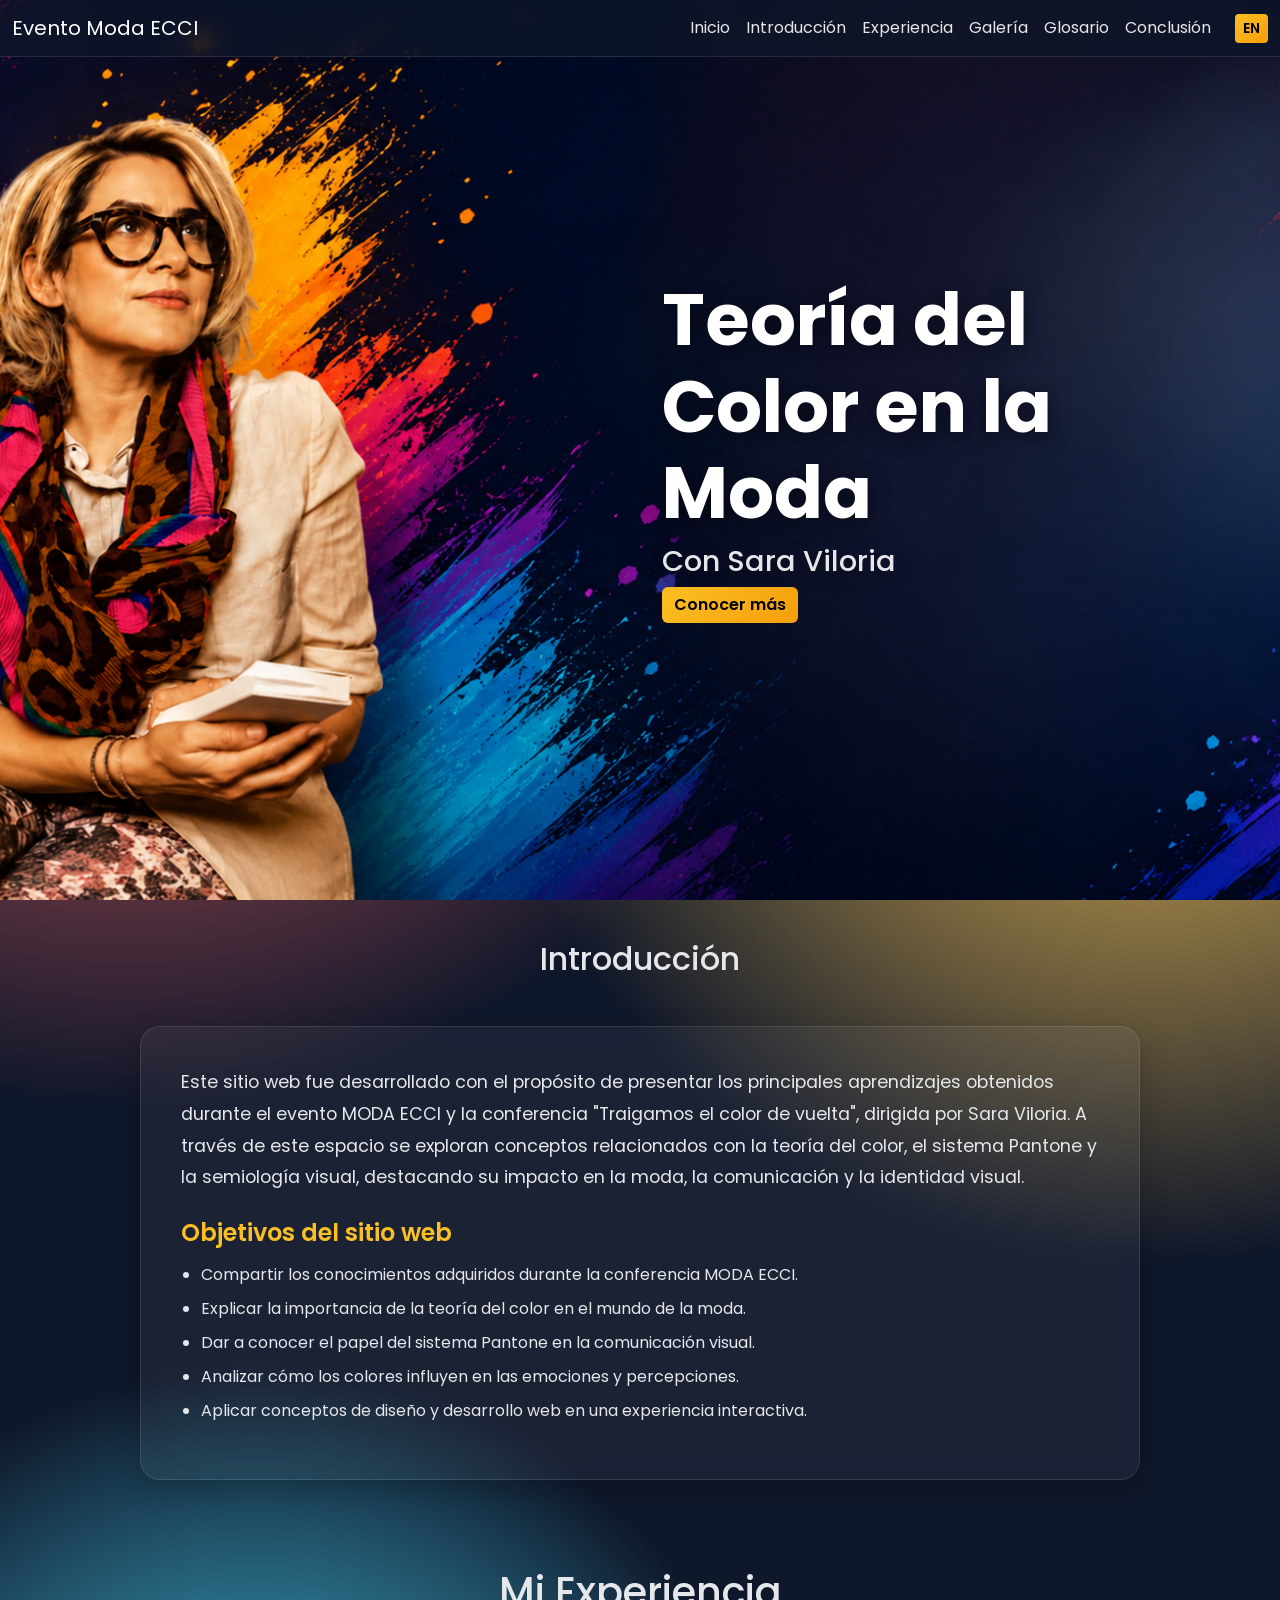
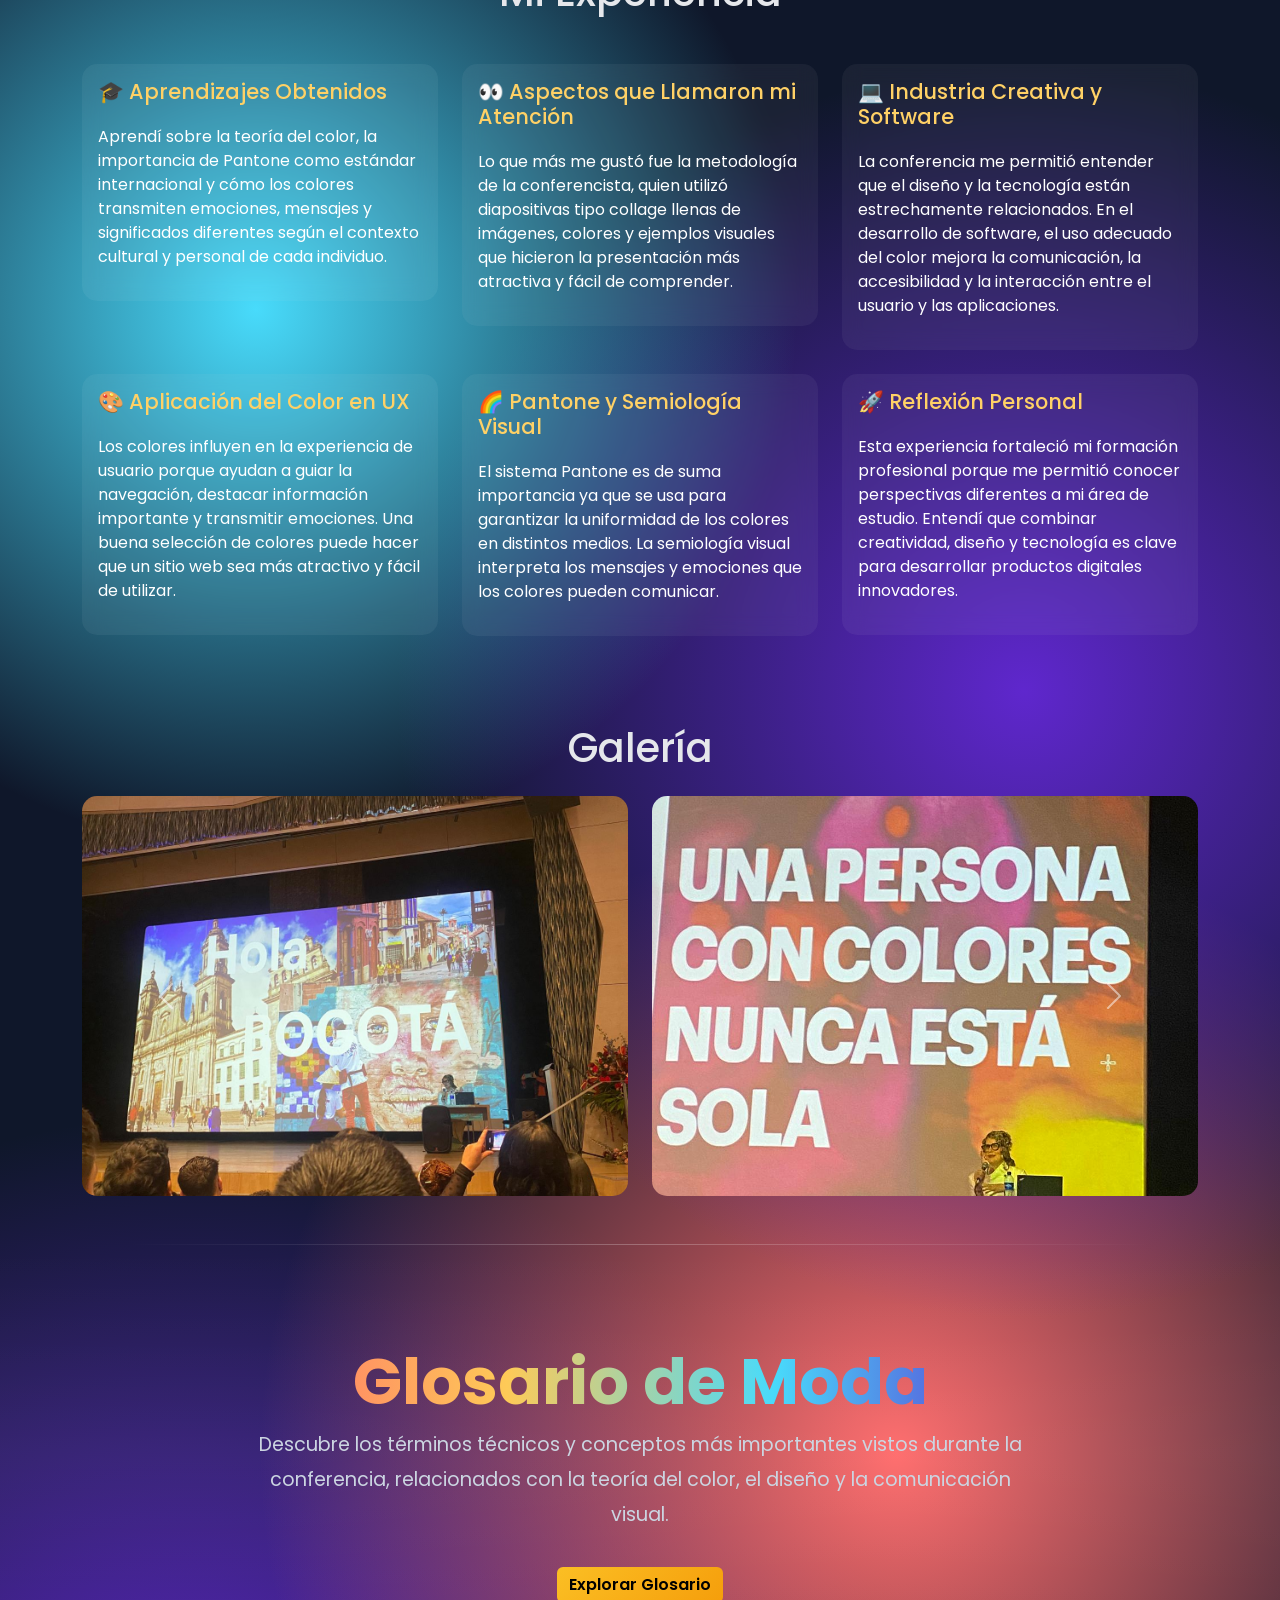
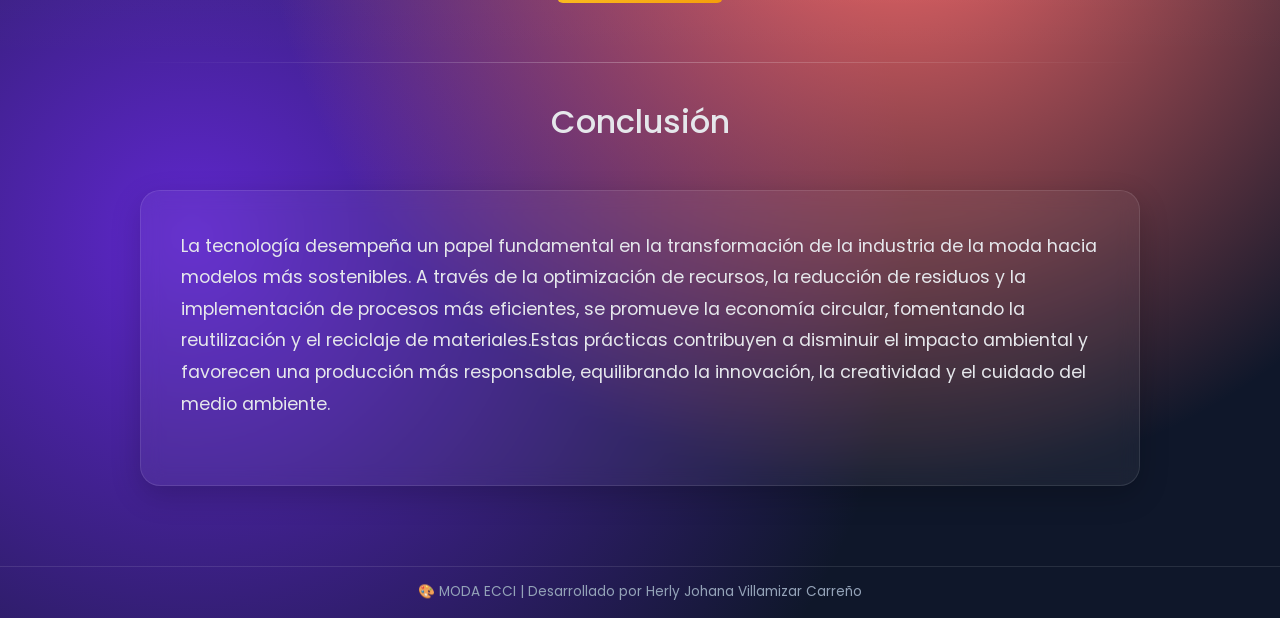
==== index.html @ 4f5cdc58 "subida de archivos" ====
<!DOCTYPE html>
<html lang="es">

<head>
    <meta charset="UTF-8">
    <meta name="viewport" content="width=device-width, initial-scale=1.0">
    <title>Moda ECCI</title>
    <link href="https://fonts.googleapis.com/css2?family=Poppins:wght@300;400;600;700&display=swap" rel="stylesheet">
    <link href="https://fonts.googleapis.com/css2?family=Dancing+Script:wght@700&display=swap" rel="stylesheet">
    <!-- BOOTSTRAP -->
    <link href="https://cdn.jsdelivr.net/npm/bootstrap@5.3.3/dist/css/bootstrap.min.css" rel="stylesheet">

    <link rel="stylesheet" href="styles.css">
</head>

<body>

    <!-- ================= NAVBAR BOOTSTRAP ================= -->
    <nav class="navbar navbar-expand-lg navbar-dark bg-dark fixed-top">
        <div class="container-fluid">

            <a class="navbar-brand" href="#" data-lang="navbar">Evento Moda ECCI</a>

            <button class="navbar-toggler" type="button" data-bs-toggle="collapse" data-bs-target="#menu">
                <span class="navbar-toggler-icon"></span>
            </button>

            <div class="collapse navbar-collapse" id="menu">
                <ul class="navbar-nav ms-auto">
                    <li class="nav-item"><a class="nav-link" href="#inicio" data-lang="inicio">Inicio</a></li>
                    <li class="nav-item"><a class="nav-link" href="#introduccion"
                            data-lang="introduccion">Introducción</a></li>
                    <li class="nav-item"><a class="nav-link" href="#experiencia" data-lang="experiencia">Experiencia</a>
                    </li>
                    <li class="nav-item"><a class="nav-link" href="#galeria" data-lang="galeria">Galería</a></li>
                    <li class="nav-item"><a class="nav-link" href="#glosario" data-lang="glosario">Glosario</a></li>
                    <li class="nav-item"><a class="nav-link" href="#conclusion" data-lang="conclusion">Conclusión</a>
                    </li>

                    <li class="nav-item d-flex align-items-center ms-3">
                        <button id="languageBtn" class="btn btn-warning btn-sm">
                            EN
                        </button>
                    </li>

                </ul>
            </div>
        </div>
    </nav>

    <!-- ================= HERO ================= -->

    <section id="inicio" class="hero">
        <div class="hero-content">
            <h1 data-lang="titulo">Teoría del Color en la Moda</h1>
            <h3 data-lang="titulo1">
                Con Sara Viloria
            </h3>
            <a href="#introduccion" class="btn btn-warning" data-lang="mas">
                Conocer más
            </a>
        </div>
    </section>

    <!-- ================= INTRODUCCION ================= -->
    <section id="introduccion">
        <div class="container">

            <h2 class="text-center mb-5" data-lang="intro">Introducción</h2>

            <div class="intro-card">
                <p data-lang="introp">
                    Este sitio web fue desarrollado con el propósito de presentar los principales aprendizajes obtenidos
                    durante el evento MODA ECCI y la conferencia "Traigamos el color de vuelta", dirigida por Sara
                    Viloria. A través de este espacio se exploran conceptos relacionados con la teoría del color, el
                    sistema Pantone y la semiología visual, destacando su impacto en la moda, la comunicación y la
                    identidad visual.
                </p>

                <h4 data-lang="obj">Objetivos del sitio web</h4>

                <ul>
                    <li data-lang="obj1">Compartir los conocimientos adquiridos durante la conferencia MODA ECCI.</li>
                    <li data-lang="obj2">Explicar la importancia de la teoría del color en el mundo de la moda.</li>
                    <li data-lang="obj3">Dar a conocer el papel del sistema Pantone en la comunicación visual.</li>
                    <li data-lang="obj4">Analizar cómo los colores influyen en las emociones y percepciones.</li>
                    <li data-lang="obj5">Aplicar conceptos de diseño y desarrollo web en una experiencia interactiva.
                    </li>
                </ul>
            </div>

        </div>
    </section>

    <!-- ================= EXPERIENCIA (CARDS BOOTSTRAP) ================= -->
    <section id="experiencia" class="container my-5">

        <h1 class="text-center mb-5" data-lang="miexperiencia">Mi Experiencia</h1>

        <div class="row g-4">

            <div class="col-md-4">
                <div class="card">
                    <div class="card-body">
                        <h5 data-lang="aprendizajes">🎓 Aprendizajes Obtenidos</h5>
                        <p data-lang="aprendizajesp">Aprendí sobre la teoría del color, la importancia de Pantone
                            como estándar internacional y cómo los colores transmiten
                            emociones, mensajes y significados diferentes según el contexto
                            cultural y personal de cada individuo.</p>
                    </div>
                </div>
            </div>

            <div class="col-md-4">
                <div class="card">
                    <div class="card-body">
                        <h5 data-lang="aspectos">👀 Aspectos que Llamaron mi Atención</h5>
                        <p data-lang="aspectosp"> Lo que más me gustó fue la metodología de la conferencista,
                            quien utilizó diapositivas tipo collage llenas de imágenes,
                            colores y ejemplos visuales que hicieron la presentación más
                            atractiva y fácil de comprender.</p>
                    </div>
                </div>
            </div>

            <div class="col-md-4">
                <div class="card">
                    <div class="card-body">
                        <h5 data-lang="industria">💻 Industria Creativa y Software</h5>
                        <p data-lang="industriap"> La conferencia me permitió entender que el diseño y la
                            tecnología están estrechamente relacionados. En el desarrollo
                            de software, el uso adecuado del color mejora la comunicación,
                            la accesibilidad y la interacción entre el usuario y las
                            aplicaciones.</p>
                    </div>
                </div>
            </div>

            <div class="col-md-4">
                <div class="card">
                    <div class="card-body">
                        <h5 data-lang="aplicacion">🎨 Aplicación del Color en UX</h5>
                        <p data-lang="aplicacionp">Los colores influyen en la experiencia de usuario porque ayudan
                            a guiar la navegación, destacar información importante y
                            transmitir emociones. Una buena selección de colores puede
                            hacer que un sitio web sea más atractivo y fácil de utilizar.</p>
                    </div>
                </div>
            </div>

            <div class="col-md-4">
                <div class="card">
                    <div class="card-body">
                        <h5 data-lang="pantone">🌈 Pantone y Semiología Visual</h5>
                        <p data-lang="pantonep">El sistema Pantone es de suma importancia ya que se usa para garantizar
                            la
                            uniformidad de los colores en distintos medios. La semiología visual
                            interpreta los mensajes y emociones que los colores pueden comunicar.
                        </p>
                    </div>
                </div>
            </div>

            <div class="col-md-4">
                <div class="card">
                    <div class="card-body">
                        <h5 data-lang="reflexion">🚀 Reflexión Personal</h5>
                        <p data-lang="reflexionp">Esta experiencia fortaleció mi formación profesional porque me
                            permitió conocer perspectivas diferentes a mi área de estudio.
                            Entendí que combinar creatividad, diseño y tecnología es clave
                            para desarrollar productos digitales innovadores.</p>
                    </div>
                </div>
            </div>

        </div>
    </section>

    <!-- ================= CARRUSEL ================= -->
    <section id="galeria" class="container my-5">

        <h1 class="text-center mb-4" data-lang="galeria">Galería</h1>

        <div id="carouselModa" class="carousel slide" data-bs-ride="carousel">

            <div class="carousel-inner">

                <div class="carousel-item active">
                    <div class="row">
                        <div class="col-md-6">
                            <img src="img/Memoria 1.1.jpeg" class="d-block w-100">
                        </div>
                        <div class="col-md-6">
                            <img src="img/Memoria 1.jpeg" class="d-block w-100">
                        </div>
                    </div>
                </div>

                <div class="carousel-item">
                    <div class="row">
                        <div class="col-md-6">
                            <img src="img/Memoria 2.jpeg" class="d-block w-100">
                        </div>
                        <div class="col-md-6">
                            <img src="img/Memoria 3.jpeg" class="d-block w-100">
                        </div>
                    </div>
                </div>

                <div class="carousel-item">
                    <div class="row">
                        <div class="col-md-6">
                            <img src="img/Memoria 4.jpeg" class="d-block w-100">
                        </div>
                        <div class="col-md-6">
                            <img src="img/Memoria 5.jpeg" class="d-block w-100">
                        </div>
                    </div>
                </div>

                <div class="carousel-item">
                    <div class="row">
                        <div class="col-md-6">
                            <img src="img/Memoria 6.jpeg" class="d-block w-100">
                        </div>
                        <div class="col-md-6">
                            <img src="img/Memoria 7.jpeg" class="d-block w-100">
                        </div>
                    </div>
                </div>

                <div class="carousel-item">
                    <div class="row">
                        <div class="col-md-6">
                            <img src="img/Memoria 9.jpeg" class="d-block w-100">
                        </div>
                        <div class="col-md-6">
                            <img src="img/Memoria 10.jpeg" class="d-block w-100">
                        </div>
                    </div>
                </div>
            </div>

            <button class="carousel-control-prev" type="button" data-bs-target="#carouselModa" data-bs-slide="prev">
                <span class="carousel-control-prev-icon"></span>
            </button>

            <button class="carousel-control-next" type="button" data-bs-target="#carouselModa" data-bs-slide="next">
                <span class="carousel-control-next-icon"></span>
            </button>

        </div>
    </section>

    <!-- ================= GLOSARIO PREVIEW ================= -->
    <section id="glosario" class="glosario-section">

        <div class="glosario-content">

            <h2 data-lang="glosariosection">Glosario de Moda</h2>

            <p data-lang="glosariop">
                Descubre los términos técnicos y conceptos más importantes vistos durante la conferencia,
                relacionados con la teoría del color, el diseño y la comunicación visual.
            </p>

            <a href="glosario/glossary.html" class="btn btn-warning" data-lang="botonglosario">
                Explorar Glosario
            </a>

        </div>

    </section>

    <!-- ================= CONCLUSIÓN (ACCORDION) ================= -->
    <section id="conclusion">
        <div class="container">

            <h2 class="text-center mb-5" data-lang="conclusion1">Conclusión</h2>

            <div class="intro-card conclusion-card">
                <p data-lang="conclusionp">
                    La tecnología desempeña un papel fundamental en la transformación de la industria de la moda hacia
                    modelos
                    más sostenibles. A través de la optimización de recursos, la reducción de residuos y la
                    implementación de
                    procesos más eficientes, se promueve la economía circular, fomentando la reutilización y el
                    reciclaje de
                    materiales.Estas prácticas contribuyen a disminuir el impacto ambiental y favorecen una producción
                    más responsable,
                    equilibrando la innovación, la creatividad y el cuidado del medio ambiente.
                </p>
            </div>
        </div>
    </section>

    <!-- ================= BOOTSTRAP JS ================= -->
    <script src="https://cdn.jsdelivr.net/npm/bootstrap@5.3.3/dist/js/bootstrap.bundle.min.js"></script>
    <script src="script.js"></script>

</body>

<footer class="footer">
    <div class="footer-content">
        <p data-lang="footer">🎨 MODA ECCI | Desarrollado por Herly Johana Villamizar Carreño </p>
    </div>
</footer>

</html>
---- styles.css ----
/* =========================
   ESTILOS GENERALES
========================= */

html {
    scroll-behavior: smooth;
}

body {
    font-family: 'Poppins', sans-serif;
    color: #e5e7eb;

    background:
        radial-gradient(circle at 10% 10%, #ff6b6b, transparent 20%),
        radial-gradient(circle at 90% 15%, #feca57, transparent 20%),
        radial-gradient(circle at 20% 50%, #48dbfb, transparent 25%),
        radial-gradient(circle at 80% 60%, #5f27cd, transparent 25%),
        radial-gradient(circle at 70% 80%, #ff6b6b, transparent 20%),
        radial-gradient(circle at 15% 90%, #5f27cd, transparent 20%),
        #0f172a;
}

/* =========================
   NAVBAR
========================= */

.navbar {
    background: rgba(15, 23, 42, 0.75) !important;
    backdrop-filter: blur(10px);
    border-bottom: 1px solid rgba(255, 255, 255, 0.1);
}

.nav-link {
    color: #e5e7eb !important;
    transition: 0.3s;
}

.nav-link:hover {
    color: #fbbf24 !important;
}

/* =========================
   SECCIONES GENERALES
========================= */

section {
    padding: 40px 0;
}

#introduccion,
#experiencia,
#galeria,
#glosario {
    padding-bottom: 0;
}

/* =========================
   HERO
========================= */

.hero {
    min-height: 100vh;
    background-image: url('img/banner.png');
    background-size: cover;
    background-position: center;
    display: flex;
    justify-content: flex-end;
    align-items: center;
    padding-right: 10%;
}

.hero-content {
    max-width: 550px;
    color: white;
    text-align: left;
    transform: translateX(60px);
}

.hero-content h1 {
    font-size: 4.5rem;
    font-weight: 700;
}

.hero-content h3 {
    font-size: 1.8rem;
    opacity: 0.9;
}

.hero-content h1,
.hero-content h3 {
    text-shadow: 0 4px 20px rgba(0, 0, 0, 0.5);
}

.hero img {
    width: 100%;
    height: auto;
    display: block;
}

/* =========================
   INTRODUCCIÓN
========================= */

.intro-card {
    max-width: 1000px;
    margin: 0 auto;
    padding: 40px;
    border-radius: 20px;
    background: rgba(255, 255, 255, 0.05);
    backdrop-filter: blur(10px);
    border: 1px solid rgba(255, 255, 255, 0.1);
    box-shadow: 0 10px 30px rgba(0, 0, 0, 0.2);
}

.intro-card p {
    font-size: 1.1rem;
    line-height: 1.8;
    margin-bottom: 25px;
}

.intro-card h4 {
    color: #fbbf24;
    margin-bottom: 15px;
    font-weight: 600;
}

.intro-card ul {
    padding-left: 20px;
}

.intro-card li {
    margin-bottom: 10px;
}

/* =========================
   TARJETAS
========================= */

.card {
    border: none;
    background: rgba(255, 255, 255, 0.05);
    backdrop-filter: blur(10px);
    color: white;
    border-radius: 15px;
    transition: 0.3s;
}

.card:hover {
    transform: translateY(-10px);
    box-shadow: 0 10px 30px rgba(0, 0, 0, 0.4);
}

.card h5 {
    color: #ffd166;
    margin-bottom: 20px;
    font-size: 1.3rem;
}

/* =========================
   GLOSARIO
========================= */

.glosario-section {
    position: relative;
    padding: 100px 20px;
    text-align: center;

    background: linear-gradient(
        180deg,
        transparent,
        rgba(255, 255, 255, 0.03),
        transparent
    );
}

.glosario-section .btn {
    margin-bottom: 60px;
}

/* líneas decorativas */
.glosario-section::before,
.glosario-section::after {
    content: "";
    position: absolute;
    left: 10%;
    width: 80%;
    height: 1px;

    background: linear-gradient(
        90deg,
        transparent,
        rgba(255,255,255,0.25),
        transparent
    );
}

.glosario-section::before {
    top: 0;
}

.glosario-section::after {
    bottom: 0;
}

.glosario-content {
    max-width: 800px;
    margin: 0 auto;
}

.glosario-tag {
    color: #fbbf24;
    font-weight: 600;
    letter-spacing: 2px;
}

.glosario-content h2 {
    font-size: 4rem;
    font-weight: 700;

    background: linear-gradient(
        90deg,
        #ff6b6b,
        #feca57,
        #48dbfb,
        #5f27cd
    );

    -webkit-background-clip: text;
    -webkit-text-fill-color: transparent;
}

.glosario-content p {
    font-size: 1.2rem;
    line-height: 1.8;
    color: #cbd5e1;
    margin-bottom: 35px;
}

/* =========================
   BOTONES
========================= */

.btn-warning {
    background: linear-gradient(135deg, #fbbf24, #f59e0b);
    border: none;
    color: black;
    font-weight: 600;
}

.btn-warning:hover {
    transform: scale(1.05);
}

/* =========================
   GALERÍA
========================= */

.carousel img,
.carousel-item img {
    width: 100%;
    height: 400px;
    object-fit: cover;
    border-radius: 15px;
}

/* =========================
   FOOTER
========================= */

.footer {
    text-align: center;
    padding: 15px 0;
    margin-top: 40px;
    border-top: 1px solid rgba(255, 255, 255, 0.1);
}

.footer p {
    margin: 0;
    font-size: 0.85rem;
    color: #94a3b8;
}
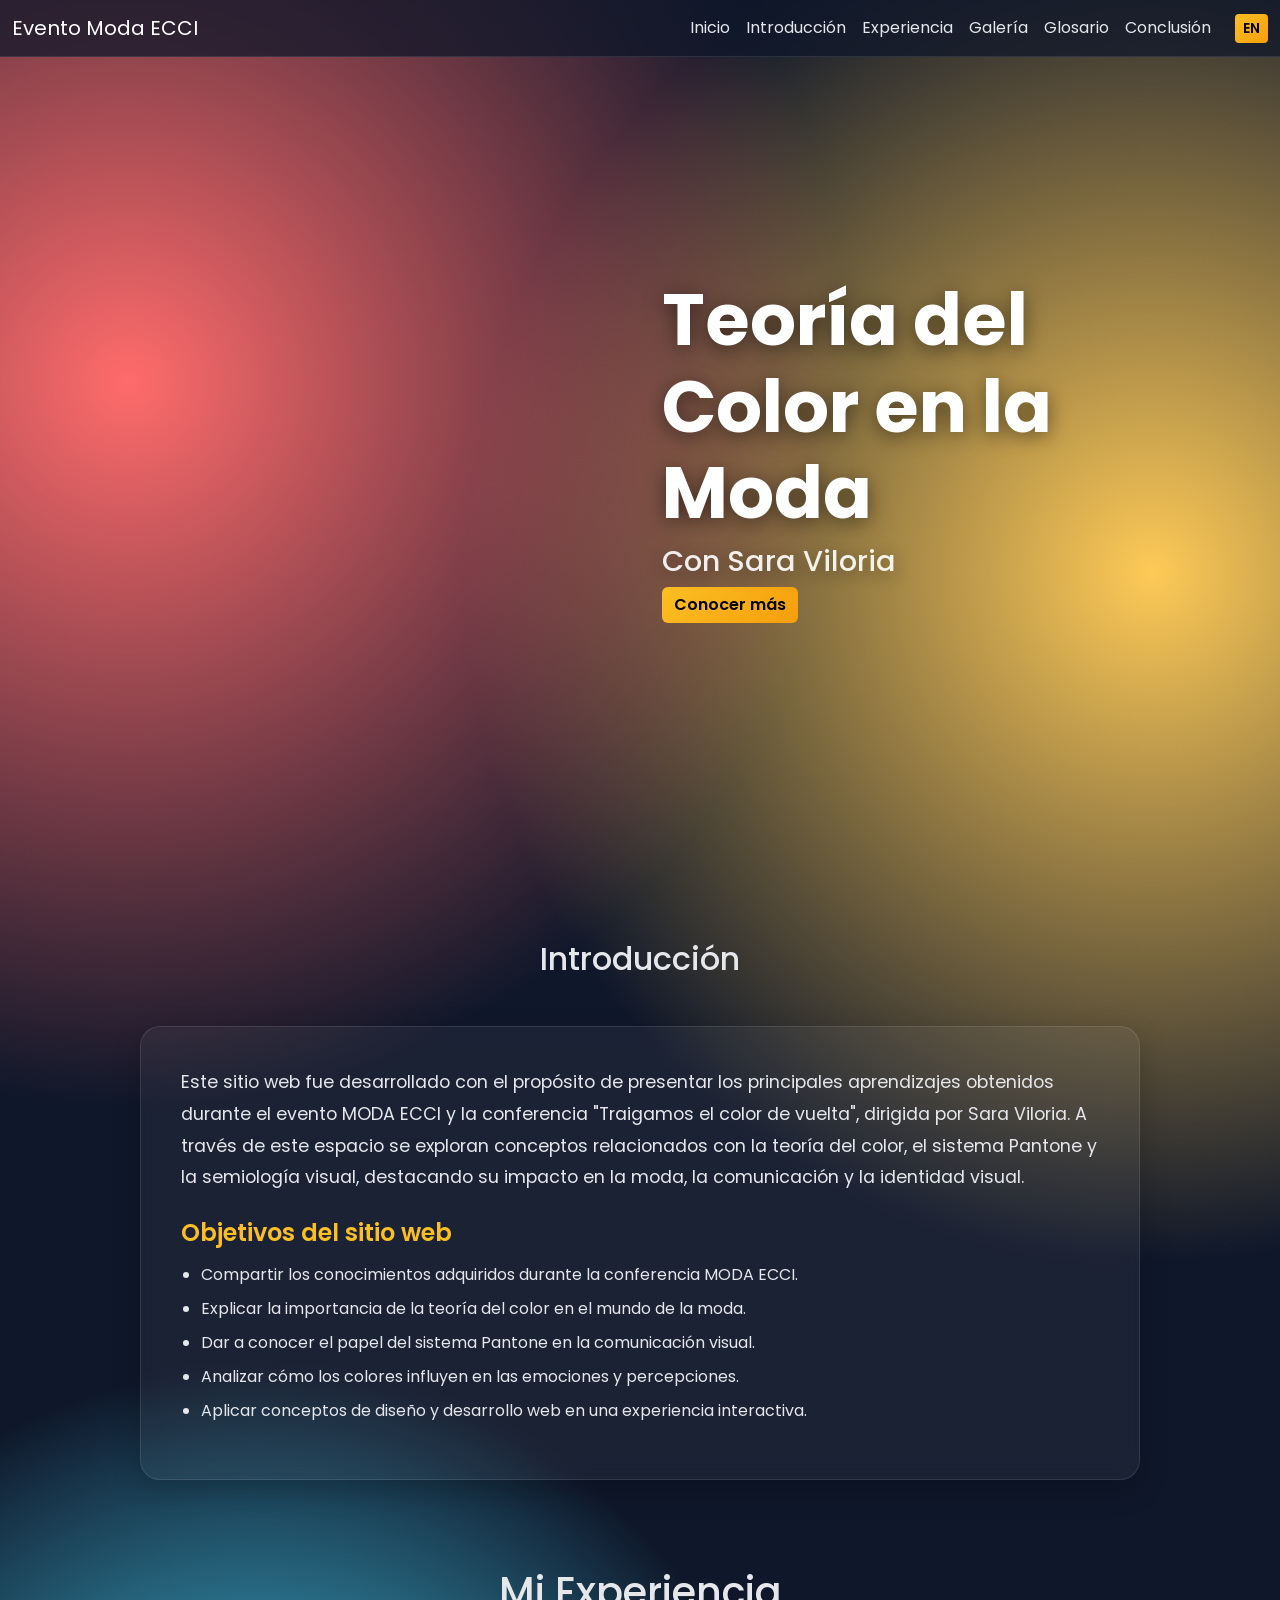
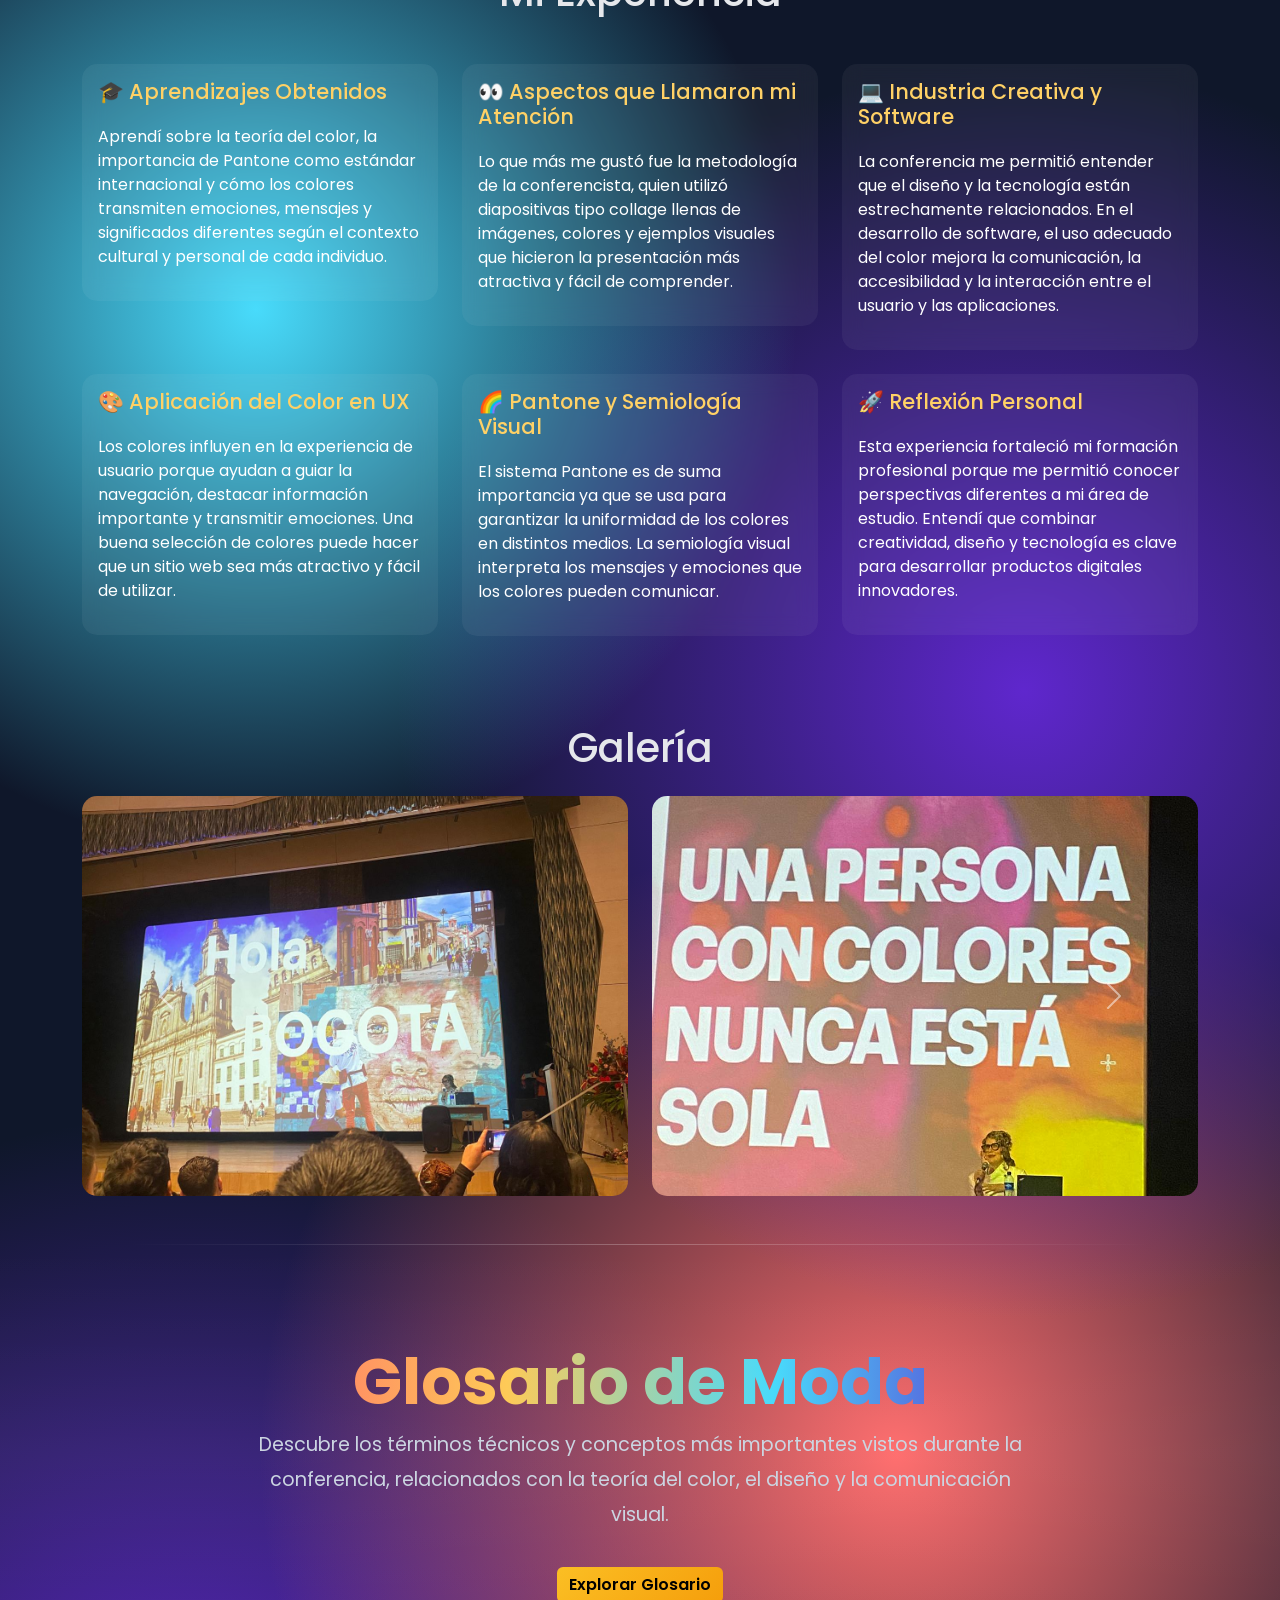
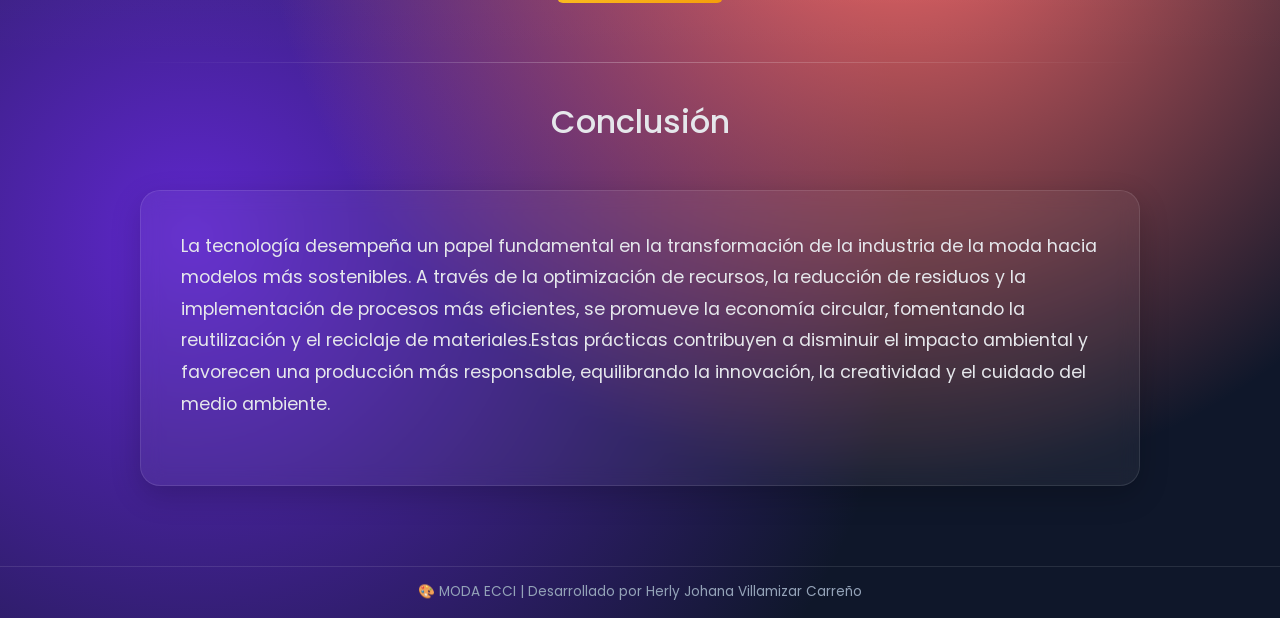
==== commit a7afa544: "organizacion de carpetas" ====
--- a/index.html
+++ b/index.html
@@ -10,7 +10,7 @@
     <!-- BOOTSTRAP -->
     <link href="https://cdn.jsdelivr.net/npm/bootstrap@5.3.3/dist/css/bootstrap.min.css" rel="stylesheet">
 
-    <link rel="stylesheet" href="styles.css">
+    <link rel="stylesheet" href="CSS/styles.css">
 </head>
 
 <body>
@@ -296,7 +296,7 @@
 
     <!-- ================= BOOTSTRAP JS ================= -->
     <script src="https://cdn.jsdelivr.net/npm/bootstrap@5.3.3/dist/js/bootstrap.bundle.min.js"></script>
-    <script src="script.js"></script>
+    <script src="js/script.js"></script>
 
 </body>
 
--- a/CSS/styles.css
+++ b/CSS/styles.css
@@ -0,0 +1,281 @@
+/* =========================
+   ESTILOS GENERALES
+========================= */
+
+html {
+    scroll-behavior: smooth;
+}
+
+body {
+    font-family: 'Poppins', sans-serif;
+    color: #e5e7eb;
+
+    background:
+        radial-gradient(circle at 10% 10%, #ff6b6b, transparent 20%),
+        radial-gradient(circle at 90% 15%, #feca57, transparent 20%),
+        radial-gradient(circle at 20% 50%, #48dbfb, transparent 25%),
+        radial-gradient(circle at 80% 60%, #5f27cd, transparent 25%),
+        radial-gradient(circle at 70% 80%, #ff6b6b, transparent 20%),
+        radial-gradient(circle at 15% 90%, #5f27cd, transparent 20%),
+        #0f172a;
+}
+
+/* =========================
+   NAVBAR
+========================= */
+
+.navbar {
+    background: rgba(15, 23, 42, 0.75) !important;
+    backdrop-filter: blur(10px);
+    border-bottom: 1px solid rgba(255, 255, 255, 0.1);
+}
+
+.nav-link {
+    color: #e5e7eb !important;
+    transition: 0.3s;
+}
+
+.nav-link:hover {
+    color: #fbbf24 !important;
+}
+
+/* =========================
+   SECCIONES GENERALES
+========================= */
+
+section {
+    padding: 40px 0;
+}
+
+#introduccion,
+#experiencia,
+#galeria,
+#glosario {
+    padding-bottom: 0;
+}
+
+/* =========================
+   HERO
+========================= */
+
+.hero {
+    min-height: 100vh;
+    background-image: url('img/banner.png');
+    background-size: cover;
+    background-position: center;
+    display: flex;
+    justify-content: flex-end;
+    align-items: center;
+    padding-right: 10%;
+}
+
+.hero-content {
+    max-width: 550px;
+    color: white;
+    text-align: left;
+    transform: translateX(60px);
+}
+
+.hero-content h1 {
+    font-size: 4.5rem;
+    font-weight: 700;
+}
+
+.hero-content h3 {
+    font-size: 1.8rem;
+    opacity: 0.9;
+}
+
+.hero-content h1,
+.hero-content h3 {
+    text-shadow: 0 4px 20px rgba(0, 0, 0, 0.5);
+}
+
+.hero img {
+    width: 100%;
+    height: auto;
+    display: block;
+}
+
+/* =========================
+   INTRODUCCIÓN
+========================= */
+
+.intro-card {
+    max-width: 1000px;
+    margin: 0 auto;
+    padding: 40px;
+    border-radius: 20px;
+    background: rgba(255, 255, 255, 0.05);
+    backdrop-filter: blur(10px);
+    border: 1px solid rgba(255, 255, 255, 0.1);
+    box-shadow: 0 10px 30px rgba(0, 0, 0, 0.2);
+}
+
+.intro-card p {
+    font-size: 1.1rem;
+    line-height: 1.8;
+    margin-bottom: 25px;
+}
+
+.intro-card h4 {
+    color: #fbbf24;
+    margin-bottom: 15px;
+    font-weight: 600;
+}
+
+.intro-card ul {
+    padding-left: 20px;
+}
+
+.intro-card li {
+    margin-bottom: 10px;
+}
+
+/* =========================
+   TARJETAS
+========================= */
+
+.card {
+    border: none;
+    background: rgba(255, 255, 255, 0.05);
+    backdrop-filter: blur(10px);
+    color: white;
+    border-radius: 15px;
+    transition: 0.3s;
+}
+
+.card:hover {
+    transform: translateY(-10px);
+    box-shadow: 0 10px 30px rgba(0, 0, 0, 0.4);
+}
+
+.card h5 {
+    color: #ffd166;
+    margin-bottom: 20px;
+    font-size: 1.3rem;
+}
+
+/* =========================
+   GLOSARIO
+========================= */
+
+.glosario-section {
+    position: relative;
+    padding: 100px 20px;
+    text-align: center;
+
+    background: linear-gradient(
+        180deg,
+        transparent,
+        rgba(255, 255, 255, 0.03),
+        transparent
+    );
+}
+
+.glosario-section .btn {
+    margin-bottom: 60px;
+}
+
+/* líneas decorativas */
+.glosario-section::before,
+.glosario-section::after {
+    content: "";
+    position: absolute;
+    left: 10%;
+    width: 80%;
+    height: 1px;
+
+    background: linear-gradient(
+        90deg,
+        transparent,
+        rgba(255,255,255,0.25),
+        transparent
+    );
+}
+
+.glosario-section::before {
+    top: 0;
+}
+
+.glosario-section::after {
+    bottom: 0;
+}
+
+.glosario-content {
+    max-width: 800px;
+    margin: 0 auto;
+}
+
+.glosario-tag {
+    color: #fbbf24;
+    font-weight: 600;
+    letter-spacing: 2px;
+}
+
+.glosario-content h2 {
+    font-size: 4rem;
+    font-weight: 700;
+
+    background: linear-gradient(
+        90deg,
+        #ff6b6b,
+        #feca57,
+        #48dbfb,
+        #5f27cd
+    );
+
+    -webkit-background-clip: text;
+    -webkit-text-fill-color: transparent;
+}
+
+.glosario-content p {
+    font-size: 1.2rem;
+    line-height: 1.8;
+    color: #cbd5e1;
+    margin-bottom: 35px;
+}
+
+/* =========================
+   BOTONES
+========================= */
+
+.btn-warning {
+    background: linear-gradient(135deg, #fbbf24, #f59e0b);
+    border: none;
+    color: black;
+    font-weight: 600;
+}
+
+.btn-warning:hover {
+    transform: scale(1.05);
+}
+
+/* =========================
+   GALERÍA
+========================= */
+
+.carousel img,
+.carousel-item img {
+    width: 100%;
+    height: 400px;
+    object-fit: cover;
+    border-radius: 15px;
+}
+
+/* =========================
+   FOOTER
+========================= */
+
+.footer {
+    text-align: center;
+    padding: 15px 0;
+    margin-top: 40px;
+    border-top: 1px solid rgba(255, 255, 255, 0.1);
+}
+
+.footer p {
+    margin: 0;
+    font-size: 0.85rem;
+    color: #94a3b8;
+}
